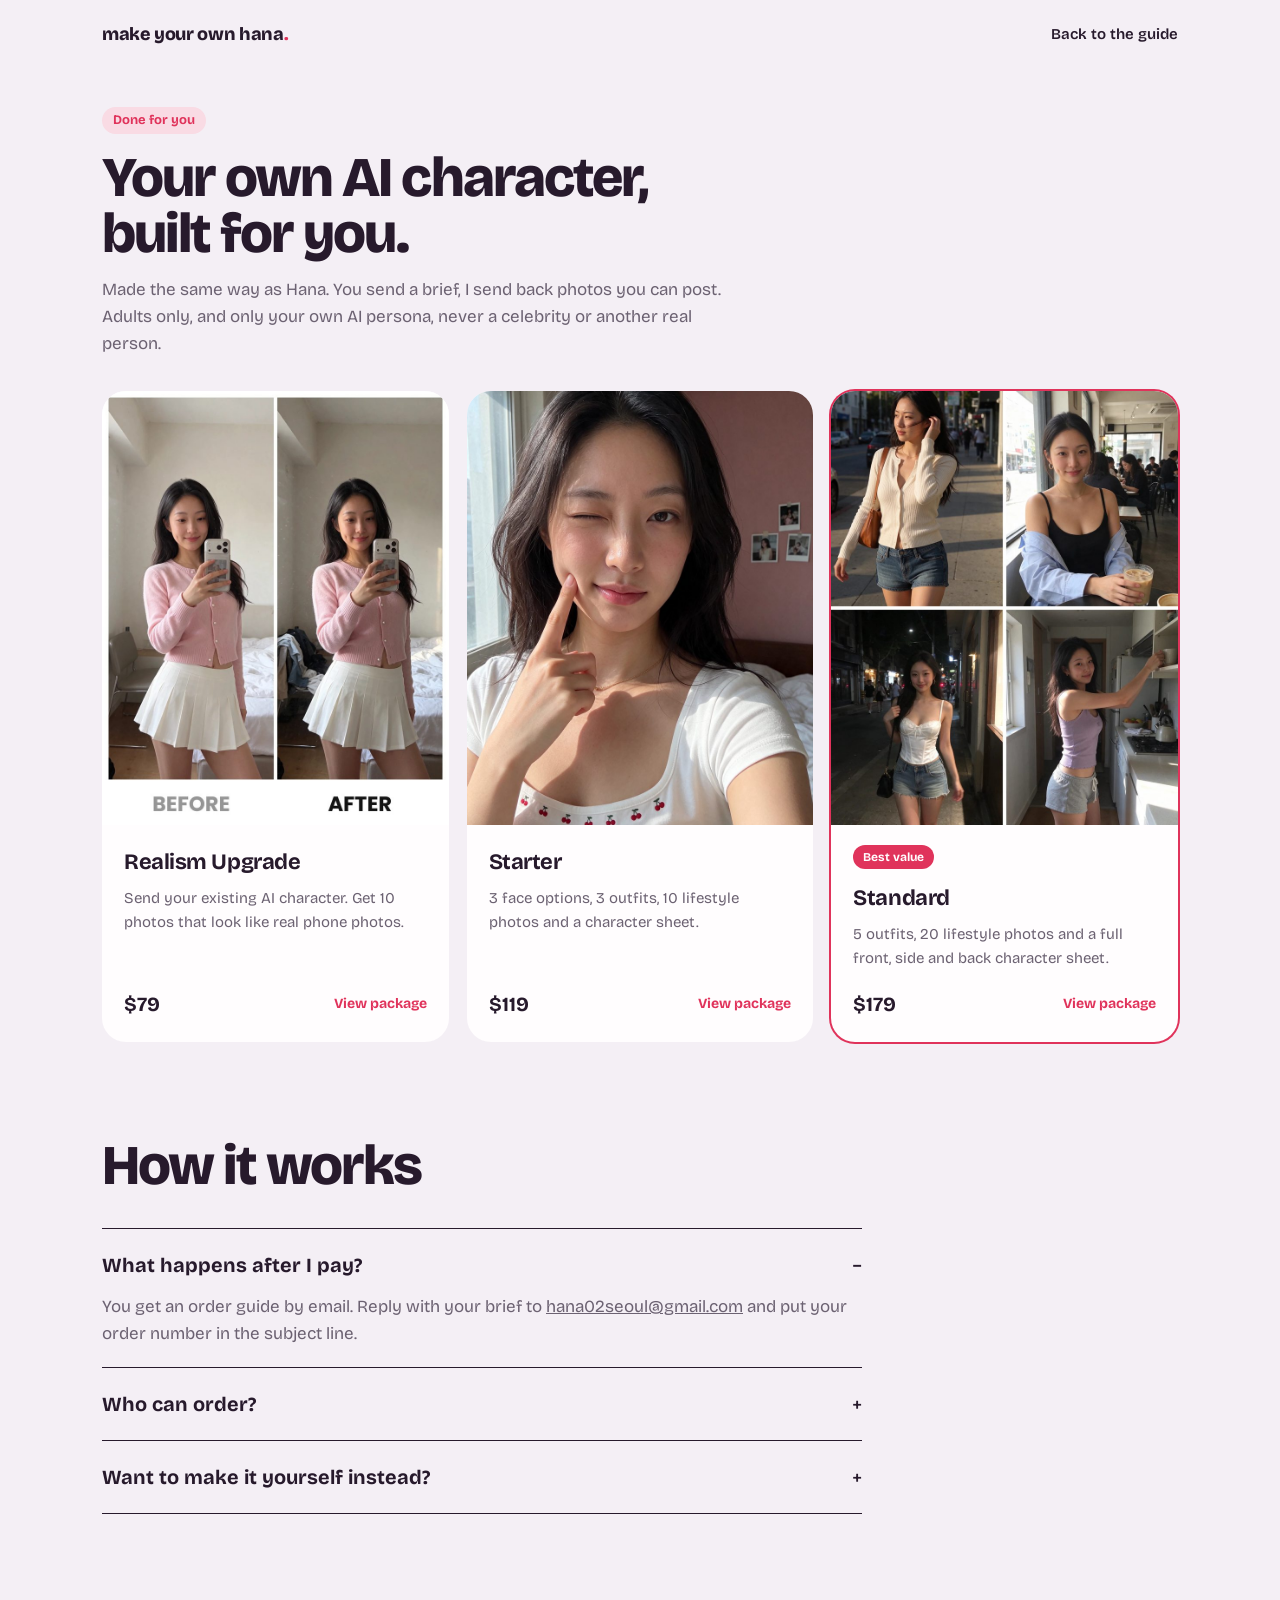
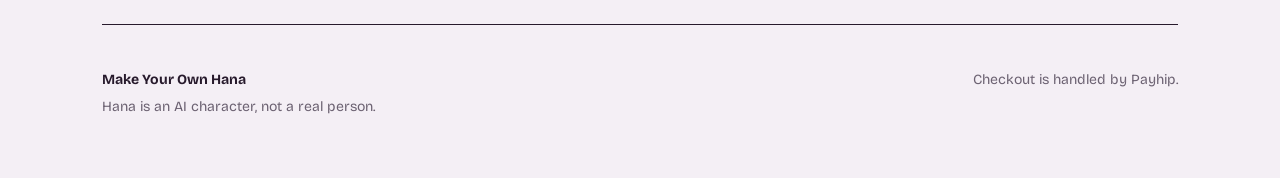
==== services.html @ 0ee58536 "Rebuild landing page around one offer, move packages to services page Co-Authored-By: Claude Fable 5" ====
<!DOCTYPE html>
<html lang="en">
<head>
<meta charset="utf-8">
<meta name="viewport" content="width=device-width, initial-scale=1">
<title>Your own AI character, built for you · Make Your Own Hana</title>
<meta name="description" content="Have your own AI character built the same way as Hana. Packages from $79.">
<meta property="og:title" content="Your own AI character, built for you">
<meta property="og:description" content="Made the same way as Hana (10M views in 30 days). Packages from $79.">
<meta property="og:image" content="https://makeyourownhana.github.io/assets/hana-og-v2.jpg">
<meta name="theme-color" content="#f4eff5">
<link rel="preconnect" href="https://fonts.googleapis.com">
<link rel="preconnect" href="https://fonts.gstatic.com" crossorigin>
<link href="https://fonts.googleapis.com/css2?family=Bricolage+Grotesque:opsz,wght@12..96,400;12..96,500;12..96,700;12..96,800&family=JetBrains+Mono:wght@400;500&display=swap" rel="stylesheet">
<link rel="stylesheet" href="style.css?v=2">
</head>
<body>
<div class="wrap">

  <nav class="nav">
    <a class="logo" href="./">make your own hana<i>.</i></a>
    <a class="small" href="./">Back to the guide</a>
  </nav>

  <section class="sec" style="padding-top:36px">
    <div class="sec-head">
      <span class="eyebrow">Done for you</span>
      <h2>Your own AI character, built for you.</h2>
      <p>Made the same way as Hana. You send a brief, I send back photos you can post. Adults only, and only your own AI persona, never a celebrity or another real person.</p>
    </div>
    <div class="pkgs">
      <a class="pkg" href="https://payhip.com/b/854OE">
        <img src="assets/hana-realism-v2.jpg" alt="Realism upgrade before and after" loading="lazy">
        <div class="body"><h3>Realism Upgrade</h3><p>Send your existing AI character. Get 10 photos that look like real phone photos.</p><div class="row">$79 <span>View package</span></div></div>
      </a>
      <a class="pkg" href="https://payhip.com/b/GBrcQ">
        <img src="assets/hana-wink.jpg" alt="Starter package example" loading="lazy">
        <div class="body"><h3>Starter</h3><p>3 face options, 3 outfits, 10 lifestyle photos and a character sheet.</p><div class="row">$119 <span>View package</span></div></div>
      </a>
      <a class="pkg best" href="https://payhip.com/b/8gdJG">
        <img src="assets/hana-standard-v2.jpg" alt="Standard package example" loading="lazy">
        <div class="body"><span class="flag">Best value</span><h3>Standard</h3><p>5 outfits, 20 lifestyle photos and a full front, side and back character sheet.</p><div class="row">$179 <span>View package</span></div></div>
      </a>
    </div>
  </section>

  <section class="sec faq">
    <div class="sec-head"><h2>How it works</h2></div>
    <details open><summary>What happens after I pay?</summary><p>You get an order guide by email. Reply with your brief to <a href="mailto:hana02seoul@gmail.com">hana02seoul@gmail.com</a> and put your order number in the subject line.</p></details>
    <details><summary>Who can order?</summary><p>Adults only. I build your own AI persona. I don't make celebrities or copies of other real people.</p></details>
    <details><summary>Want to make it yourself instead?</summary><p><a href="./">The Hana Blueprint</a> is the method I use, for $19.</p></details>
  </section>

  <footer>
    <div>
      <p><b>Make Your Own Hana</b></p>
      <p>Hana is an AI character, not a real person.</p>
    </div>
    <div><p>Checkout is handled by Payhip.</p></div>
  </footer>

</div>
</body>
</html>
---- style.css ----
:root{
  --pearl:#f4eff5; --plum:#271a2c; --cherry:#e0335b; --lilac:#cdbde6; --petal:#f9dbe4; --slate:#6c6272;
  --white:#fffdfe;
  --sans:"Bricolage Grotesque",system-ui,sans-serif; --mono:"JetBrains Mono",ui-monospace,monospace;
}
*{box-sizing:border-box}
html{scroll-behavior:smooth}
body{margin:0;background:var(--pearl);color:var(--plum);font:17px/1.6 var(--sans);font-optical-sizing:auto;-webkit-font-smoothing:antialiased}
img{display:block;max-width:100%}
a{color:inherit}
:focus-visible{outline:3px solid var(--cherry);outline-offset:3px;border-radius:6px}
.wrap{max-width:1120px;margin:0 auto;padding:0 22px}

/* buttons */
.btn{display:inline-flex;align-items:center;gap:8px;font:600 16px/1 var(--sans);text-decoration:none;padding:16px 24px;border-radius:999px;border:0;cursor:pointer}
.btn-main{background:var(--plum);color:var(--white)}
.btn-main:hover{background:var(--cherry)}
.btn-line{background:transparent;color:var(--plum);box-shadow:inset 0 0 0 1.5px var(--plum)}
.btn-line:hover{box-shadow:inset 0 0 0 1.5px var(--cherry);color:var(--cherry)}

/* nav */
.nav{display:flex;justify-content:space-between;align-items:center;padding:20px 0}
.logo{font-weight:800;font-size:18px;letter-spacing:-.02em;text-decoration:none}
.logo i{font-style:normal;color:var(--cherry)}
.nav a.small{font-size:15px;font-weight:600;text-decoration:none}

/* hero */
.hero{display:grid;grid-template-columns:1fr 440px;gap:56px;align-items:center;padding:28px 0 72px}
.hero h1{font-size:clamp(56px,9.2vw,124px);font-weight:800;line-height:.9;letter-spacing:-.045em;margin:0 0 26px}
.hero h1 span{display:block}
.hero h1 .ghost{color:transparent;-webkit-text-stroke:2px var(--plum)}
.lede{font-size:19px;color:var(--slate);max-width:28em;margin:0 0 30px}
.lede b{color:var(--plum);font-weight:600}
.ctas{display:flex;gap:12px;flex-wrap:wrap}

/* generator card */
.gen{background:var(--white);border-radius:28px;padding:14px;box-shadow:0 30px 60px -30px rgba(39,26,44,.35),0 0 0 1px rgba(39,26,44,.06)}
.gen-prompt{background:var(--pearl);border-radius:18px;padding:14px 16px 12px;font:13.5px/1.55 var(--mono);color:var(--plum);min-height:108px}
.gen-prompt .who{font:600 12px/1 var(--sans);color:var(--slate);margin-bottom:8px;display:flex;justify-content:space-between}
.caret{display:inline-block;width:7px;height:15px;background:var(--cherry);vertical-align:-2px;margin-left:1px;animation:blink 1s steps(1) infinite}
@keyframes blink{50%{opacity:0}}
.gen-frame{position:relative;margin-top:12px;border-radius:18px;overflow:hidden;aspect-ratio:4/5;background:linear-gradient(135deg,var(--petal),var(--lilac))}
.gen-frame canvas,.gen-frame img{position:absolute;inset:0;width:100%;height:100%;object-fit:cover}
.gen-frame canvas{image-rendering:pixelated;background:linear-gradient(135deg,var(--petal),var(--lilac))}
.gen-bar{position:absolute;left:14px;right:14px;bottom:14px;display:flex;justify-content:space-between;align-items:center;background:rgba(255,253,254,.9);backdrop-filter:blur(8px);border-radius:999px;padding:8px 8px 8px 16px;font:600 13px/1 var(--sans)}
.gen-bar .dot{width:8px;height:8px;border-radius:50%;background:var(--cherry);display:inline-block;margin-right:8px}
.gen-bar.done .dot{background:#2fae73}
.again{font:600 13px/1 var(--sans);border:0;background:var(--plum);color:var(--white);border-radius:999px;padding:9px 14px;cursor:pointer;visibility:hidden}
.gen-bar.done .again{visibility:visible}
.progress{position:absolute;left:0;top:0;height:3px;background:var(--cherry);width:0}

/* proof line */
.proof{border-top:1.5px solid var(--plum);border-bottom:1.5px solid var(--plum);padding:22px 0;display:flex;flex-wrap:wrap;gap:8px 40px;align-items:baseline}
.proof p{margin:0;font-size:clamp(20px,2.6vw,28px);font-weight:500;letter-spacing:-.01em}
.proof p strong{font-weight:800}
.proof small{display:block;flex-basis:100%;color:var(--slate);font-size:13px}

/* sections */
.sec{padding:96px 0 0}
.sec-head{max-width:620px;margin-bottom:34px}
.sec-head h2{font-size:clamp(34px,5vw,56px);font-weight:800;letter-spacing:-.035em;line-height:1;margin:0 0 14px}
.sec-head p{color:var(--slate);margin:0}
.free{display:inline-block;font:700 13px/1 var(--sans);background:var(--petal);color:var(--cherry);padding:7px 11px;border-radius:999px;margin-bottom:16px}

/* gallery: photo + the line that made it */
.strip{display:grid;grid-template-columns:repeat(6,1fr);gap:14px}
.shot figcaption{font:12px/1.45 var(--mono);color:var(--slate);margin-top:10px}
.shot img{border-radius:16px;aspect-ratio:3/4;object-fit:cover;width:100%}

/* video */
.vid-wrap{display:grid;grid-template-columns:360px 1fr;gap:56px;align-items:center}
.vid{border-radius:24px;overflow:hidden;aspect-ratio:9/16;background:var(--plum);box-shadow:0 30px 60px -30px rgba(39,26,44,.35)}
.vid video{display:block;width:100%;height:100%;object-fit:cover}
.vid-note{color:var(--slate);font-size:16px;margin:0}

/* steps */
.steps{list-style:none;margin:0;padding:0;counter-reset:s;display:grid;grid-template-columns:repeat(5,1fr);gap:14px}
.steps li{counter-increment:s;background:var(--white);border-radius:22px;padding:22px 20px 24px}
.steps li::before{content:counter(s);display:grid;place-items:center;width:34px;height:34px;border-radius:50%;background:var(--plum);color:var(--white);font-weight:700;font-size:15px;margin-bottom:18px}
.steps b{display:block;font-size:18px;line-height:1.2;margin-bottom:8px;letter-spacing:-.01em}
.steps span{color:var(--slate);font-size:15px;line-height:1.5}

/* rules */
.rules{display:grid;grid-template-columns:repeat(3,1fr);gap:0;border-top:1.5px solid var(--plum)}
.rule{padding:24px 24px 26px 0}
.rule+.rule{padding-left:24px;border-left:1px solid rgba(39,26,44,.15)}
.rule h3{margin:0 0 8px;font-size:22px;letter-spacing:-.02em}
.rule p{margin:0;color:var(--slate);font-size:16px}
.prompt{background:var(--plum);color:#f3e9f2;border-radius:22px;margin-top:28px;overflow:hidden}
.prompt-head{display:flex;justify-content:space-between;align-items:center;padding:14px 16px 14px 22px;font-size:14px;color:var(--lilac)}
.copy{font:600 14px/1 var(--sans);background:var(--petal);color:var(--plum);border:0;border-radius:999px;padding:10px 16px;cursor:pointer}
.prompt pre{margin:0;padding:4px 22px 24px;white-space:pre-wrap;font:14px/1.7 var(--mono)}

/* before / after */
.ba-wrap{display:grid;grid-template-columns:1fr 1.1fr;gap:56px;align-items:center}
.ba{position:relative;border-radius:24px;overflow:hidden;aspect-ratio:4/5;width:100%;max-width:520px;user-select:none;touch-action:pan-y;background:var(--lilac)}
.ba img{position:absolute;inset:0;width:100%;height:100%;object-fit:cover;object-position:50% 18%}
.ba .before{clip-path:inset(0 calc(100% - var(--x,50%)) 0 0)}
.ba .handle{position:absolute;top:0;bottom:0;left:var(--x,50%);width:2px;background:var(--white);transform:translateX(-1px)}
.ba .handle::after{content:"";position:absolute;top:88%;left:50%;width:44px;height:44px;margin:-22px 0 0 -22px;border-radius:50%;background:var(--white);box-shadow:0 6px 20px rgba(39,26,44,.3)}
.ba .tag{position:absolute;top:14px;font:700 13px/1 var(--sans);background:rgba(255,253,254,.92);padding:8px 12px;border-radius:999px}
.ba .tag.l{left:14px}.ba .tag.r{right:14px;background:var(--cherry);color:var(--white)}
.ba input{position:absolute;inset:0;width:100%;height:100%;opacity:0;cursor:ew-resize;margin:0}

/* offer */
.offer{display:grid;grid-template-columns:400px 1fr;gap:56px;align-items:center;background:var(--plum);color:var(--white);border-radius:32px;padding:40px}
.offer img{border-radius:18px;width:100%}
.offer h2{font-size:clamp(36px,5vw,60px);font-weight:800;letter-spacing:-.04em;line-height:.95;margin:0 0 20px}
.offer ul{margin:0 0 28px;padding:0;list-style:none}
.offer li{padding:10px 0;border-top:1px solid rgba(255,255,255,.14);color:#e6dbe8}
.buy{display:flex;align-items:center;gap:18px;flex-wrap:wrap}
.price{font-size:44px;font-weight:800;letter-spacing:-.03em}
.offer .btn-main{background:var(--cherry)}
.offer .btn-main:hover{background:var(--white);color:var(--plum)}
.offer small{display:block;margin-top:16px;color:var(--lilac);font-size:13px}

/* packages */
.pkgs{display:grid;grid-template-columns:repeat(3,1fr);gap:18px}
.pkg{background:var(--white);border-radius:24px;overflow:hidden;text-decoration:none;display:flex;flex-direction:column}
.pkg img{aspect-ratio:4/5;object-fit:cover;width:100%}
.pkg .body{padding:20px 22px 22px;display:flex;flex-direction:column;flex:1}
.pkg h3{margin:0 0 6px;font-size:22px;letter-spacing:-.02em}
.pkg p{margin:0 0 18px;color:var(--slate);font-size:15px;flex:1}
.pkg .row{display:flex;justify-content:space-between;align-items:center;font-weight:700;font-size:20px}
.pkg .row span{font-size:14px;color:var(--cherry)}
.pkg:hover .row span{text-decoration:underline}
.pkg.best{box-shadow:0 0 0 2px var(--cherry)}
.pkg .flag{align-self:flex-start;font:700 12px/1 var(--sans);background:var(--cherry);color:var(--white);padding:6px 10px;border-radius:999px;margin-bottom:12px}

/* faq */
.faq{max-width:760px}
.faq details{border-top:1.5px solid var(--plum);padding:20px 0}
.faq details:last-of-type{border-bottom:1.5px solid var(--plum)}
.faq summary{cursor:pointer;font-weight:700;font-size:20px;list-style:none;display:flex;justify-content:space-between;gap:20px}
.faq summary::-webkit-details-marker{display:none}
.faq summary::after{content:"+";font-weight:500}
.faq details[open] summary::after{content:"−"}
.faq p{color:var(--slate);margin:12px 0 0}

footer{margin-top:110px;padding:40px 0 56px;border-top:1.5px solid var(--plum);font-size:14px;color:var(--slate);display:flex;justify-content:space-between;gap:24px;flex-wrap:wrap}
footer p{margin:4px 0}
footer b{color:var(--plum)}

@media (max-width:900px){
  .hero{grid-template-columns:1fr;gap:36px;padding-bottom:56px}
  .gen{max-width:460px}
  .strip{grid-template-columns:repeat(6,62%);overflow-x:auto;scroll-snap-type:x mandatory;padding-bottom:6px}
  .shot{scroll-snap-align:start}
  .vid-wrap{grid-template-columns:1fr;gap:24px}
  .vid{max-width:360px}
  .steps{grid-template-columns:1fr}
  .rules{grid-template-columns:1fr}
  .rule,.rule+.rule{padding:20px 0;border-left:0;border-top:1px solid rgba(39,26,44,.15)}
  .rule:first-child{border-top:0}
  .ba-wrap,.offer{grid-template-columns:1fr;gap:28px}
  .offer{padding:22px;border-radius:26px}
  .pkgs{grid-template-columns:1fr}
  .sec{padding-top:72px}
  body{font-size:16px}
}
@media (prefers-reduced-motion:reduce){
  html{scroll-behavior:auto}
  .caret{animation:none}
}

/* v2: single-offer layout */
.nav .pill{font:700 14px/1 var(--sans);text-decoration:none;background:var(--plum);color:var(--white);padding:11px 16px;border-radius:999px}
.nav .pill:hover{background:var(--cherry)}
.eyebrow{display:inline-block;font:700 13px/1 var(--sans);background:var(--petal);color:var(--cherry);padding:7px 11px;border-radius:999px;margin-bottom:16px}
.for{display:grid;grid-template-columns:repeat(2,1fr);gap:14px}
.for div{background:var(--white);border-radius:22px;padding:22px 22px 24px}
.for b{display:block;font-size:20px;line-height:1.2;letter-spacing:-.01em;margin-bottom:8px}
.for span{color:var(--slate);font-size:16px}
.about{display:grid;grid-template-columns:300px 1fr;gap:48px;align-items:center}
.about img{border-radius:24px;aspect-ratio:4/5;object-fit:cover;width:100%}
.about p{color:var(--slate);margin:0 0 14px;max-width:34em}
.about p b{color:var(--plum)}
.inside{display:grid;grid-template-columns:repeat(2,1fr);gap:14px}
.part{background:var(--white);border-radius:24px;padding:24px 24px 10px}
.part.wide{grid-column:1/-1}
.part h3{margin:0 0 4px;font-size:24px;letter-spacing:-.02em}
.part>p{margin:0 0 14px;color:var(--slate);font-size:15px}
.part ul{list-style:none;margin:0;padding:0}
.part li{padding:13px 0;border-top:1px solid rgba(39,26,44,.12);font-size:16px;color:var(--slate)}
.part li b{display:block;color:var(--plum);font-size:17px}
.midcta{margin-top:30px;display:flex;align-items:center;gap:16px;flex-wrap:wrap}
.midcta span{color:var(--slate);font-size:15px}
.done{background:var(--white);border-radius:24px;padding:26px 26px 28px;display:flex;justify-content:space-between;align-items:center;gap:20px;flex-wrap:wrap}
.done h2{margin:0 0 6px;font-size:26px;letter-spacing:-.02em}
.done p{margin:0;color:var(--slate);font-size:16px;max-width:32em}
.stick{display:none}
@media (max-width:900px){
  .for,.inside{grid-template-columns:1fr}
  .about{grid-template-columns:1fr;gap:24px}
  .about img{max-width:300px}
  .stick{display:flex;position:fixed;left:10px;right:10px;bottom:10px;z-index:20;justify-content:space-between;align-items:center;gap:12px;background:var(--plum);color:var(--white);border-radius:999px;padding:8px 8px 8px 20px;font:700 15px/1.2 var(--sans);box-shadow:0 14px 34px -10px rgba(39,26,44,.55)}
  .stick a{background:var(--cherry);color:var(--white);text-decoration:none;border-radius:999px;padding:13px 18px;white-space:nowrap}
  footer{padding-bottom:110px}
}

.nav .pill{white-space:nowrap}
@media (max-width:900px){.nav .pill{font-size:13px;padding:10px 13px}}
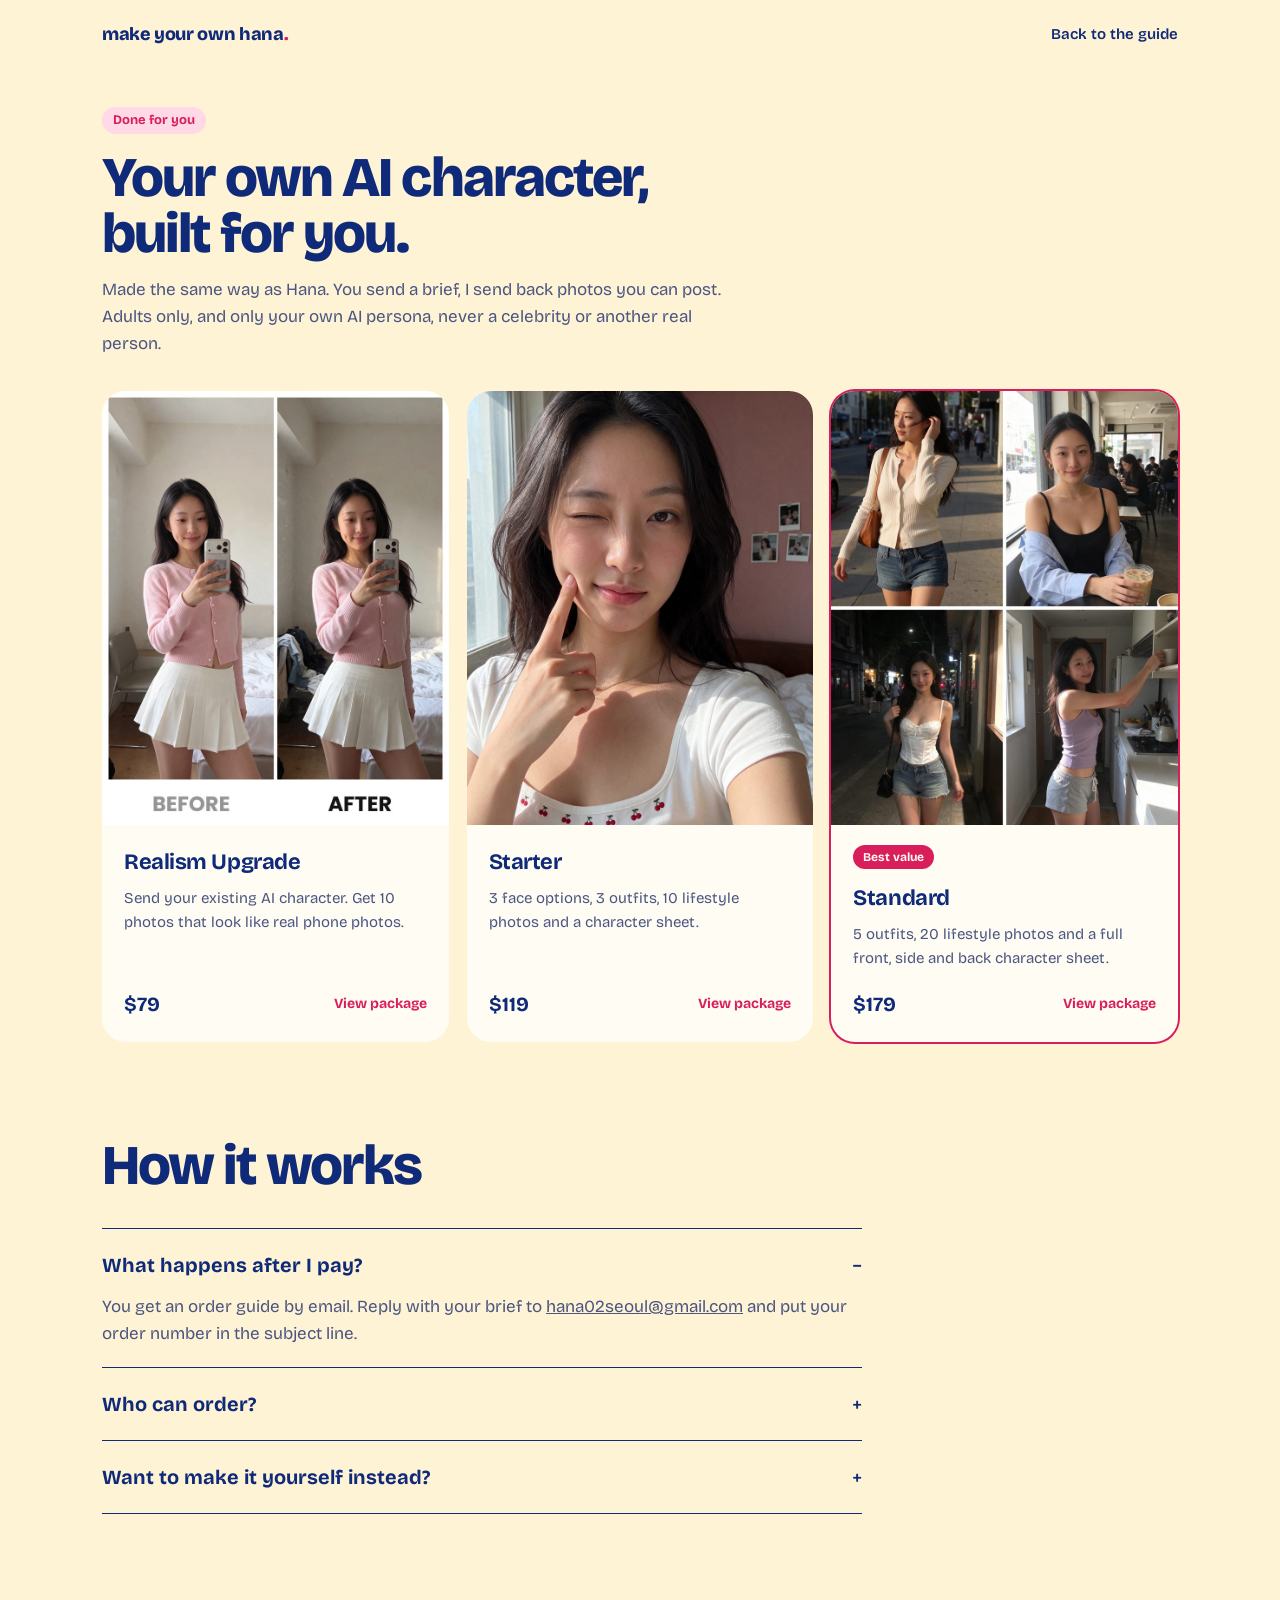
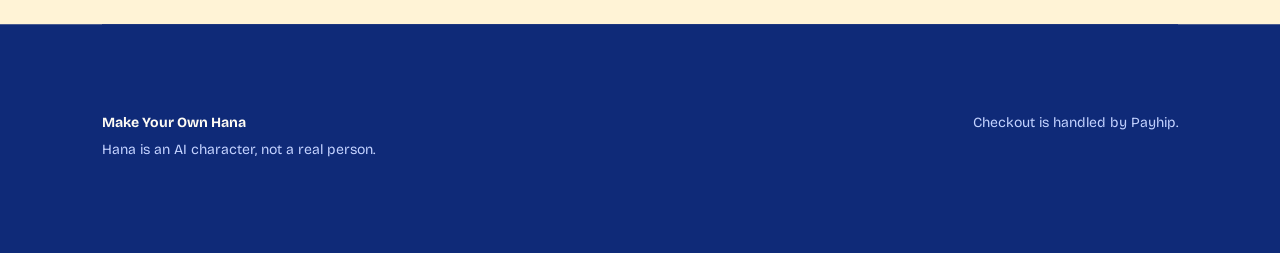
==== commit c2cb7342: "Recolour site with a 60/30/10 system: cream, sapphire, rose Co-Authored-By: Claude Opus 5.5 <noreply" ====
--- a/services.html
+++ b/services.html
@@ -8,11 +8,11 @@
 <meta property="og:title" content="Your own AI character, built for you">
 <meta property="og:description" content="Made the same way as Hana (10M views in 30 days). Packages from $79.">
 <meta property="og:image" content="https://makeyourownhana.github.io/assets/hana-og-v2.jpg">
-<meta name="theme-color" content="#f4eff5">
+<meta name="theme-color" content="#fff3d6">
 <link rel="preconnect" href="https://fonts.googleapis.com">
 <link rel="preconnect" href="https://fonts.gstatic.com" crossorigin>
 <link href="https://fonts.googleapis.com/css2?family=Bricolage+Grotesque:opsz,wght@12..96,400;12..96,500;12..96,700;12..96,800&family=JetBrains+Mono:wght@400;500&display=swap" rel="stylesheet">
-<link rel="stylesheet" href="style.css?v=2">
+<link rel="stylesheet" href="style.css?v=6">
 </head>
 <body>
 <div class="wrap">
@@ -51,7 +51,7 @@
     <details><summary>Want to make it yourself instead?</summary><p><a href="./">The Hana Blueprint</a> is the method I use, for $19.</p></details>
   </section>
 
-  <footer>
+  <footer class="band">
     <div>
       <p><b>Make Your Own Hana</b></p>
       <p>Hana is an AI character, not a real person.</p>
--- a/style.css
+++ b/style.css
@@ -1,6 +1,6 @@
 :root{
-  --pearl:#f4eff5; --plum:#271a2c; --cherry:#e0335b; --lilac:#cdbde6; --petal:#f9dbe4; --slate:#6c6272;
-  --white:#fffdfe;
+  --pearl:#fff3d6; --plum:#0f2a78; --cherry:#d81e5b; --lilac:#c3d2ff; --petal:#ffd9e5; --slate:#4b5681;
+  --white:#fffcf4; --cream2:#fbe7b8;
   --sans:"Bricolage Grotesque",system-ui,sans-serif; --mono:"JetBrains Mono",ui-monospace,monospace;
 }
 *{box-sizing:border-box}
@@ -28,13 +28,13 @@
 .hero{display:grid;grid-template-columns:1fr 440px;gap:56px;align-items:center;padding:28px 0 72px}
 .hero h1{font-size:clamp(56px,9.2vw,124px);font-weight:800;line-height:.9;letter-spacing:-.045em;margin:0 0 26px}
 .hero h1 span{display:block}
-.hero h1 .ghost{color:transparent;-webkit-text-stroke:2px var(--plum)}
+.hero h1 .ghost{color:var(--cherry)}
 .lede{font-size:19px;color:var(--slate);max-width:28em;margin:0 0 30px}
 .lede b{color:var(--plum);font-weight:600}
 .ctas{display:flex;gap:12px;flex-wrap:wrap}
 
 /* generator card */
-.gen{background:var(--white);border-radius:28px;padding:14px;box-shadow:0 30px 60px -30px rgba(39,26,44,.35),0 0 0 1px rgba(39,26,44,.06)}
+.gen{background:var(--white);border-radius:28px;padding:14px;box-shadow:0 30px 60px -30px rgba(15,42,120,.35),0 0 0 1px rgba(15,42,120,.06)}
 .gen-prompt{background:var(--pearl);border-radius:18px;padding:14px 16px 12px;font:13.5px/1.55 var(--mono);color:var(--plum);min-height:108px}
 .gen-prompt .who{font:600 12px/1 var(--sans);color:var(--slate);margin-bottom:8px;display:flex;justify-content:space-between}
 .caret{display:inline-block;width:7px;height:15px;background:var(--cherry);vertical-align:-2px;margin-left:1px;animation:blink 1s steps(1) infinite}
@@ -42,7 +42,7 @@
 .gen-frame{position:relative;margin-top:12px;border-radius:18px;overflow:hidden;aspect-ratio:4/5;background:linear-gradient(135deg,var(--petal),var(--lilac))}
 .gen-frame canvas,.gen-frame img{position:absolute;inset:0;width:100%;height:100%;object-fit:cover}
 .gen-frame canvas{image-rendering:pixelated;background:linear-gradient(135deg,var(--petal),var(--lilac))}
-.gen-bar{position:absolute;left:14px;right:14px;bottom:14px;display:flex;justify-content:space-between;align-items:center;background:rgba(255,253,254,.9);backdrop-filter:blur(8px);border-radius:999px;padding:8px 8px 8px 16px;font:600 13px/1 var(--sans)}
+.gen-bar{position:absolute;left:14px;right:14px;bottom:14px;display:flex;justify-content:space-between;align-items:center;background:rgba(255,252,244,.92);backdrop-filter:blur(8px);border-radius:999px;padding:8px 8px 8px 16px;font:600 13px/1 var(--sans)}
 .gen-bar .dot{width:8px;height:8px;border-radius:50%;background:var(--cherry);display:inline-block;margin-right:8px}
 .gen-bar.done .dot{background:#2fae73}
 .again{font:600 13px/1 var(--sans);border:0;background:var(--plum);color:var(--white);border-radius:999px;padding:9px 14px;cursor:pointer;visibility:hidden}
@@ -69,7 +69,7 @@
 
 /* video */
 .vid-wrap{display:grid;grid-template-columns:360px 1fr;gap:56px;align-items:center}
-.vid{border-radius:24px;overflow:hidden;aspect-ratio:9/16;background:var(--plum);box-shadow:0 30px 60px -30px rgba(39,26,44,.35)}
+.vid{border-radius:24px;overflow:hidden;aspect-ratio:9/16;background:var(--plum);box-shadow:0 30px 60px -30px rgba(15,42,120,.35)}
 .vid video{display:block;width:100%;height:100%;object-fit:cover}
 .vid-note{color:var(--slate);font-size:16px;margin:0}
 
@@ -83,10 +83,10 @@
 /* rules */
 .rules{display:grid;grid-template-columns:repeat(3,1fr);gap:0;border-top:1.5px solid var(--plum)}
 .rule{padding:24px 24px 26px 0}
-.rule+.rule{padding-left:24px;border-left:1px solid rgba(39,26,44,.15)}
+.rule+.rule{padding-left:24px;border-left:1px solid rgba(15,42,120,.15)}
 .rule h3{margin:0 0 8px;font-size:22px;letter-spacing:-.02em}
 .rule p{margin:0;color:var(--slate);font-size:16px}
-.prompt{background:var(--plum);color:#f3e9f2;border-radius:22px;margin-top:28px;overflow:hidden}
+.prompt{background:var(--plum);color:#eef2ff;border-radius:22px;margin-top:28px;overflow:hidden}
 .prompt-head{display:flex;justify-content:space-between;align-items:center;padding:14px 16px 14px 22px;font-size:14px;color:var(--lilac)}
 .copy{font:600 14px/1 var(--sans);background:var(--petal);color:var(--plum);border:0;border-radius:999px;padding:10px 16px;cursor:pointer}
 .prompt pre{margin:0;padding:4px 22px 24px;white-space:pre-wrap;font:14px/1.7 var(--mono)}
@@ -97,8 +97,8 @@
 .ba img{position:absolute;inset:0;width:100%;height:100%;object-fit:cover;object-position:50% 18%}
 .ba .before{clip-path:inset(0 calc(100% - var(--x,50%)) 0 0)}
 .ba .handle{position:absolute;top:0;bottom:0;left:var(--x,50%);width:2px;background:var(--white);transform:translateX(-1px)}
-.ba .handle::after{content:"";position:absolute;top:88%;left:50%;width:44px;height:44px;margin:-22px 0 0 -22px;border-radius:50%;background:var(--white);box-shadow:0 6px 20px rgba(39,26,44,.3)}
-.ba .tag{position:absolute;top:14px;font:700 13px/1 var(--sans);background:rgba(255,253,254,.92);padding:8px 12px;border-radius:999px}
+.ba .handle::after{content:"";position:absolute;top:88%;left:50%;width:44px;height:44px;margin:-22px 0 0 -22px;border-radius:50%;background:var(--white);box-shadow:0 6px 20px rgba(15,42,120,.3)}
+.ba .tag{position:absolute;top:14px;font:700 13px/1 var(--sans);background:rgba(255,252,244,.92);padding:8px 12px;border-radius:999px}
 .ba .tag.l{left:14px}.ba .tag.r{right:14px;background:var(--cherry);color:var(--white)}
 .ba input{position:absolute;inset:0;width:100%;height:100%;opacity:0;cursor:ew-resize;margin:0}
 
@@ -107,7 +107,7 @@
 .offer img{border-radius:18px;width:100%}
 .offer h2{font-size:clamp(36px,5vw,60px);font-weight:800;letter-spacing:-.04em;line-height:.95;margin:0 0 20px}
 .offer ul{margin:0 0 28px;padding:0;list-style:none}
-.offer li{padding:10px 0;border-top:1px solid rgba(255,255,255,.14);color:#e6dbe8}
+.offer li{padding:10px 0;border-top:1px solid rgba(255,255,255,.16);color:#e3e9ff}
 .buy{display:flex;align-items:center;gap:18px;flex-wrap:wrap}
 .price{font-size:44px;font-weight:800;letter-spacing:-.03em}
 .offer .btn-main{background:var(--cherry)}
@@ -150,7 +150,7 @@
   .vid{max-width:360px}
   .steps{grid-template-columns:1fr}
   .rules{grid-template-columns:1fr}
-  .rule,.rule+.rule{padding:20px 0;border-left:0;border-top:1px solid rgba(39,26,44,.15)}
+  .rule,.rule+.rule{padding:20px 0;border-left:0;border-top:1px solid rgba(15,42,120,.15)}
   .rule:first-child{border-top:0}
   .ba-wrap,.offer{grid-template-columns:1fr;gap:28px}
   .offer{padding:22px;border-radius:26px}
@@ -181,7 +181,7 @@
 .part h3{margin:0 0 4px;font-size:24px;letter-spacing:-.02em}
 .part>p{margin:0 0 14px;color:var(--slate);font-size:15px}
 .part ul{list-style:none;margin:0;padding:0}
-.part li{padding:13px 0;border-top:1px solid rgba(39,26,44,.12);font-size:16px;color:var(--slate)}
+.part li{padding:13px 0;border-top:1px solid rgba(15,42,120,.12);font-size:16px;color:var(--slate)}
 .part li b{display:block;color:var(--plum);font-size:17px}
 .midcta{margin-top:30px;display:flex;align-items:center;gap:16px;flex-wrap:wrap}
 .midcta span{color:var(--slate);font-size:15px}
@@ -193,10 +193,49 @@
   .for,.inside{grid-template-columns:1fr}
   .about{grid-template-columns:1fr;gap:24px}
   .about img{max-width:300px}
-  .stick{display:flex;position:fixed;left:10px;right:10px;bottom:10px;z-index:20;justify-content:space-between;align-items:center;gap:12px;background:var(--plum);color:var(--white);border-radius:999px;padding:8px 8px 8px 20px;font:700 15px/1.2 var(--sans);box-shadow:0 14px 34px -10px rgba(39,26,44,.55)}
+  .stick{display:flex;position:fixed;left:10px;right:10px;bottom:10px;z-index:20;justify-content:space-between;align-items:center;gap:12px;background:var(--plum);color:var(--white);border-radius:999px;padding:8px 8px 8px 20px;font:700 15px/1.2 var(--sans);box-shadow:0 14px 34px -10px rgba(15,42,120,.55)}
   .stick a{background:var(--cherry);color:var(--white);text-decoration:none;border-radius:999px;padding:13px 18px;white-space:nowrap}
   footer{padding-bottom:110px}
 }
 
 .nav .pill{white-space:nowrap}
 @media (max-width:900px){.nav .pill{font-size:13px;padding:10px 13px}}
+
+/* live counters */
+.live{display:grid;grid-template-columns:repeat(3,auto);justify-content:start;gap:10px 34px;margin:0 0 30px;padding:20px 0;border-top:1.5px solid var(--plum);border-bottom:1.5px solid var(--plum)}
+.stat{display:flex;flex-direction:column;gap:6px;min-width:0}
+.stat .num{font-size:clamp(34px,5.4vw,58px);font-weight:800;letter-spacing:-.04em;line-height:1;font-variant-numeric:tabular-nums}
+.stat i{font-style:normal;color:var(--slate);font-size:15px;line-height:1.3}
+.stat .up{align-self:flex-start;font:700 12px/1 var(--sans);color:var(--cherry);background:var(--petal);padding:5px 8px;border-radius:999px}
+.live.run .up{animation:pop .5s ease both}
+.live.run .stat:nth-child(2) .up{animation-delay:.15s}
+.live.run .stat:nth-child(3) .up{animation-delay:.3s}
+@keyframes pop{from{opacity:0;transform:translateY(6px)}to{opacity:1;transform:none}}
+.fine{margin:0;color:var(--slate);font-size:13px}
+@media (max-width:900px){.live{gap:10px 18px}.stat .num{font-size:clamp(28px,9vw,40px)}.stat i{font-size:13px}}
+@media (prefers-reduced-motion:reduce){.live.run .up{animation:none}}
+
+/* v4: 60/30/10 colour system. cream 60, sapphire 30, rose 10 */
+.band{background:var(--plum);color:var(--white);box-shadow:0 0 0 100vmax var(--plum);clip-path:inset(0 -100vmax);padding:84px 0 88px;margin-top:96px}
+.band.sec{padding-top:84px}
+.band .sec-head h2{color:var(--white)}
+.band .sec-head p{color:var(--lilac)}
+.band .for div{background:var(--white);color:var(--plum)}
+.band .for b::before{content:"";display:block;width:26px;height:4px;border-radius:4px;background:var(--cherry);margin-bottom:14px}
+.part h3{color:var(--plum)}
+.part h3 em{font-style:normal;color:var(--cherry)}
+.shot img,.about img,.vid,.ba{box-shadow:0 22px 44px -26px rgba(15,42,120,.45)}
+.done{background:var(--cream2)}
+.faq summary:hover{color:var(--cherry)}
+.lede b{color:var(--plum)}
+.hl{background:linear-gradient(transparent 62%,var(--petal) 62%);padding:0 2px}
+footer.band{margin-top:110px;border-top:0;color:var(--lilac);display:flex}
+footer.band b{color:var(--white)}
+footer.band a{color:var(--white)}
+.stick{background:var(--plum)}
+@media (max-width:900px){.band{padding:64px 0 68px;margin-top:72px}.band.sec{padding-top:64px}footer.band{padding-bottom:110px}}
+.btn-main{background:var(--cherry);color:var(--white)}
+.btn-main:hover{background:var(--plum)}
+.gen-bar.done .dot{background:var(--plum)}
+.logo{white-space:nowrap}
+@media (max-width:420px){.logo{font-size:15px}.nav{gap:10px}}
